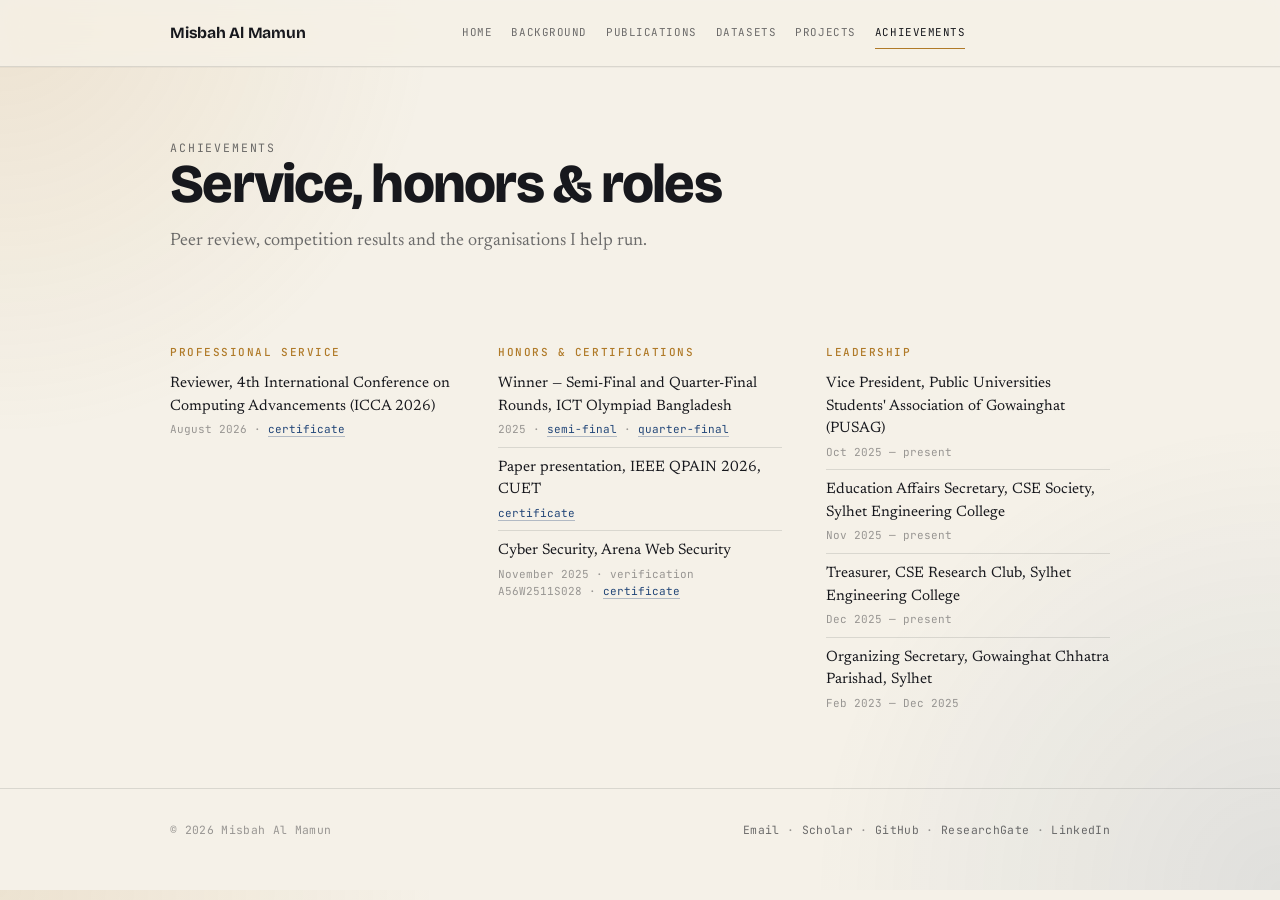
==== achievements.html @ a67a8756 "Initial portfolio website" ====
<!DOCTYPE html>
<html lang="en">
<head>
<meta charset="utf-8">
<meta name="viewport" content="width=device-width, initial-scale=1">
<title>Achievements — Misbah Al Mamun</title>
<meta name="description" content="Professional service, honors, certifications and leadership roles of Misbah Al Mamun.">
<meta name="author" content="Misbah Al Mamun">
<link rel="canonical" href="https://misbahsec.github.io/achievements.html">
<meta property="og:type" content="website">
<meta property="og:title" content="Achievements — Misbah Al Mamun">
<meta property="og:description" content="Professional service, honors, certifications and leadership roles of Misbah Al Mamun.">
<meta property="og:url" content="https://misbahsec.github.io/achievements.html">
<meta property="og:image" content="https://misbahsec.github.io/images/profile.jpg">
<meta name="twitter:card" content="summary">
<link rel="preconnect" href="https://fonts.googleapis.com">
<link rel="preconnect" href="https://fonts.gstatic.com" crossorigin>
<link href="https://fonts.googleapis.com/css2?family=Bricolage+Grotesque:opsz,wght@12..96,500;12..96,600;12..96,700;12..96,800&family=Newsreader:ital,opsz,wght@0,6..72,400;0,6..72,500;1,6..72,400&family=JetBrains+Mono:wght@400;500;700&display=swap" rel="stylesheet">
<link rel="stylesheet" href="assets/style.css">
</head>
<body>

<header class="topbar">
  <div class="wrap">
    <a class="brand" href="index.html">Misbah Al Mamun</a>
    <nav class="navlinks" aria-label="Sections">
      <a href="index.html">Home</a>
      <a href="background.html">Background</a>
      <a href="publications.html">Publications</a>
      <a href="datasets.html">Datasets</a>
      <a href="projects.html">Projects</a>
      <a href="achievements.html" aria-current="page">Achievements</a>
    </nav>
  </div>
</header>

<main>
  <div class="pagehead">
    <div class="wrap">
      <p class="eyebrow">Achievements</p>
      <h1>Service, honors &amp; roles</h1>
      <p>Peer review, competition results and the organisations I help run.</p>
    </div>
  </div>

  <section class="first reveal">
    <div class="wrap">
      <div class="cols">

        <div>
          <h4>Professional service</h4>
          <ul>
            <li>Reviewer, 4th International Conference on Computing Advancements (ICCA 2026)
              <span class="when">August 2026 &middot;
                <a href="https://drive.google.com/file/d/18kYnWTKPYhe0pXeszUo2e1H0MyYzdlsm/view?usp=drive_link">certificate</a></span></li>
          </ul>
        </div>

        <div>
          <h4>Honors &amp; certifications</h4>
          <ul>
            <li>Winner &mdash; Semi-Final and Quarter-Final Rounds, ICT Olympiad Bangladesh
              <span class="when">2025 &middot;
                <a href="https://drive.google.com/file/d/1KS5OsLrP57G_vas1HYQYd1FlsfXOJY7v/view?usp=drive_link">semi-final</a> &middot;
                <a href="https://drive.google.com/file/d/1eYOHJfPc5d5Vd7A1_fLeFA9n9Ox1JdMB/view?usp=drive_link">quarter-final</a></span></li>
            <li>Paper presentation, IEEE QPAIN 2026, CUET
              <span class="when"><a href="https://drive.google.com/file/d/1atZ7URYq2iy330bjQUn-WuviNRge0oAf/view?usp=drive_link">certificate</a></span></li>
            <li>Cyber Security, Arena Web Security
              <span class="when">November 2025 &middot; verification A56W2511S028 &middot;
                <a href="https://drive.google.com/file/d/1a6om42IzWOMDg3SZA-sZ0rPcabFBTV53/view?usp=drive_link">certificate</a></span></li>
          </ul>
        </div>

        <div>
          <h4>Leadership</h4>
          <ul>
            <li>Vice President, Public Universities Students' Association of Gowainghat (PUSAG)<span class="when">Oct 2025 &mdash; present</span></li>
            <li>Education Affairs Secretary, CSE Society, Sylhet Engineering College<span class="when">Nov 2025 &mdash; present</span></li>
            <li>Treasurer, CSE Research Club, Sylhet Engineering College<span class="when">Dec 2025 &mdash; present</span></li>
            <li>Organizing Secretary, Gowainghat Chhatra Parishad, Sylhet<span class="when">Feb 2023 &mdash; Dec 2025</span></li>
          </ul>
        </div>

      </div>
    </div>
  </section>

</main>

<footer>
  <div class="wrap foot">
    <span>&copy; <span id="yr">2026</span> Misbah Al Mamun</span>
    <span>
      <a href="mailto:misbah.am@sec.ac.bd">Email</a> &middot;
      <a href="https://scholar.google.com/citations?user=eebOW48AAAAJ&amp;hl=en">Scholar</a> &middot;
      <a href="https://github.com/misbahsec">GitHub</a> &middot;
      <a href="https://www.researchgate.net/profile/Misbah-Al-Mamun">ResearchGate</a> &middot;
      <a href="https://www.linkedin.com/in/misabi/">LinkedIn</a>
    </span>
  </div>
</footer>

<script src="assets/site.js"></script>
</body>
</html>
---- assets/style.css ----
/* ============================================================
   Misbah Al Mamun — shared stylesheet
   paper  #EFECE4  warm bone ground
   ink    #1A1A18  primary text
   indigo #24406B  structural accent — rules, links, pitch contour
   brass  #B0802A  swara markers, dataset figures, eyebrows
   moss   #4A5D4E  "under review" status
   ============================================================ */
:root{
  --paper:#F5F1E8;
  --paper-2:#EAE3D4;
  --paper-3:#fffdf9;
  --ink:#17181D;
  --ink-80:rgba(23,24,29,.84);
  --ink-60:rgba(23,24,29,.62);
  --ink-40:rgba(23,24,29,.42);
  --ink-20:rgba(23,24,29,.18);
  --rule:rgba(23,24,29,.12);
  --indigo:#224678;
  --indigo-soft:#e9eef8;
  --brass:#B07A28;
  --moss:#46614F;
  --shadow:0 18px 42px rgba(27,32,46,.12);
  --shadow-soft:0 8px 20px rgba(27,32,46,.08);

  --display:"Bricolage Grotesque", ui-sans-serif, system-ui, sans-serif;
  --body:"Newsreader", Georgia, "Times New Roman", serif;
  --mono:"JetBrains Mono", ui-monospace, SFMono-Regular, Menlo, monospace;

  --wrap:1060px;
  --gut:clamp(20px,5vw,60px);
}

body[data-theme="dark"] {
  --paper:#0d121a;
  --paper-2:#101a28;
  --paper-3:#132030;
  --ink:#edf3ff;
  --ink-80:rgba(237,243,255,.9);
  --ink-60:rgba(237,243,255,.72);
  --ink-40:rgba(237,243,255,.52);
  --ink-20:rgba(237,243,255,.18);
  --rule:rgba(167,185,212,.18);
  --indigo:#93b5ff;
  --indigo-soft:rgba(147,181,255,.12);
  --brass:#f6c76d;
  --moss:#a6d4b0;
  --shadow:0 22px 44px rgba(2,6,12,.46);
  --shadow-soft:0 10px 22px rgba(2,6,12,.28);
}

*{box-sizing:border-box}
html{scroll-behavior:smooth}
body{
  margin:0;background:
    radial-gradient(circle at top left, rgba(176,122,40,.12), transparent 28%),
    radial-gradient(circle at bottom right, rgba(34,70,120,.1), transparent 30%),
    var(--paper);
  color:var(--ink);
  font-family:var(--body);
  font-size:clamp(16px,1.02vw + 13px,18px);
  line-height:1.62;
  -webkit-font-smoothing:antialiased;text-rendering:optimizeLegibility;
  transition:background .28s ease,color .28s ease;
}
a{color:var(--indigo);text-decoration:none;border-bottom:1px solid rgba(34,70,120,.32);
  transition:border-color .18s ease,color .18s ease,transform .18s ease,box-shadow .18s ease}
a:hover{border-bottom-color:var(--indigo);transform:translateY(-1px)}
a:focus-visible,button:focus-visible{outline:2px solid var(--indigo);outline-offset:3px;border-radius:2px}
::selection{background:rgba(176,122,40,.28)}
img{max-width:100%;display:block}

.wrap{max-width:var(--wrap);margin:0 auto;padding:0 var(--gut)}

/* ---------------- top bar ---------------- */
.topbar{position:sticky;top:0;z-index:50;background:rgba(245,241,232,.82);
  backdrop-filter:saturate(180%) blur(14px);border-bottom:1px solid var(--rule);box-shadow:0 1px 0 rgba(17,18,22,.03)}
body[data-theme="dark"] .topbar{background:rgba(13,18,26,.76)}
.topbar .wrap{display:flex;align-items:center;justify-content:space-between;gap:12px;min-height:66px;flex-wrap:wrap}
.brand{font-family:var(--display);font-weight:700;letter-spacing:-.015em;font-size:.98rem;border:0;white-space:nowrap;color:var(--ink);transition:color .18s ease,transform .18s ease}
.brand:hover{color:var(--indigo);transform:translateY(-1px)}
.navlinks{display:flex;gap:clamp(8px,1.5vw,20px);align-items:center;flex-wrap:wrap;padding:8px 0;flex:1 1 auto;justify-content:center}
.navlinks a{font-family:var(--mono);font-size:.68rem;letter-spacing:.05em;text-transform:uppercase;
  color:var(--ink-60);border:0;padding:6px 0;border-bottom:1.5px solid transparent;position:relative;white-space:nowrap}
.navlinks a::after{content:"";position:absolute;left:0;bottom:-2px;width:100%;height:1.5px;background:var(--brass);transform:scaleX(0);transform-origin:left;transition:transform .2s ease}
.navlinks a:hover{color:var(--ink)}
.navlinks a:hover::after,.navlinks a[aria-current="page"]::after{transform:scaleX(1)}
.navlinks a[aria-current="page"]{color:var(--ink);border-bottom-color:transparent}
.theme-toggle{appearance:none;border:1px solid var(--rule);background:var(--paper-3);color:var(--ink);width:40px;height:40px;border-radius:50%;cursor:pointer;box-shadow:var(--shadow-soft);transition:all .2s ease;display:grid;place-items:center;padding:0;flex-shrink:0}
.theme-toggle svg{width:18px;height:18px;display:block}
.theme-toggle:hover{transform:translateY(-1px);box-shadow:0 10px 22px rgba(34,70,120,.12);border-color:rgba(34,70,120,.28)}
body[data-theme="dark"] .theme-toggle{background:var(--paper-2)}
@media (max-width:760px){
  .topbar .wrap{padding:10px 0 12px;align-items:flex-start}
  .brand{font-size:.94rem}
  .navlinks{order:3;width:100%;justify-content:flex-start;gap:8px 12px;padding:0}
  .navlinks a{font-size:.62rem;letter-spacing:.04em}
  .theme-toggle{margin-left:auto}
}

/* ---------------- page head ---------------- */
.pagehead{padding:clamp(38px,6vw,72px) 0 clamp(20px,3vw,30px)}
.eyebrow{font-family:var(--mono);font-size:.72rem;letter-spacing:.16em;text-transform:uppercase;
  color:var(--brass);margin:0 0 14px}
h1{font-family:var(--display);font-weight:800;letter-spacing:-.032em;line-height:.98;
  font-size:clamp(2.1rem,5.4vw,3.4rem);margin:0 0 16px}
.pagehead p{max-width:66ch;margin:0;color:var(--ink-60)}

/* ---------------- home hero ---------------- */
.hero{padding:clamp(40px,7vw,88px) 0 clamp(26px,3vw,38px)}
.herogrid{display:grid;grid-template-columns:minmax(0,1fr) 220px;gap:clamp(26px,4vw,52px);align-items:center}
@media (max-width:760px){.herogrid{grid-template-columns:1fr}.portrait{max-width:180px}}
.hero h1{font-size:clamp(2.7rem,7.8vw,5rem);line-height:.9;margin-bottom:14px;letter-spacing:-.055em}
.tagline{font-family:var(--mono);font-size:.79rem;letter-spacing:.02em;color:var(--ink-60);
  margin:0 0 22px;line-height:1.9}
.tagline span{white-space:nowrap}
.tagline i{font-style:normal;color:var(--ink-40);padding:0 6px}
.lede{font-size:clamp(1.04rem,1.4vw,1.26rem);max-width:58ch;margin:0 0 26px;color:var(--ink-80)}
.lede em{font-style:italic;color:var(--indigo);font-weight:600}

.portrait{position:relative;aspect-ratio:1/1.12;background:linear-gradient(180deg,var(--paper-2),var(--paper-3));
  border:1px solid var(--rule);overflow:hidden;border-radius:20px;box-shadow:var(--shadow);isolation:isolate}
.portrait::before{content:"";position:absolute;inset:0;background:linear-gradient(135deg,rgba(34,70,120,.18),transparent 45%,rgba(176,122,40,.12));z-index:1;pointer-events:none}
.portrait img{width:100%;height:100%;object-fit:cover;filter:saturate(1.02) contrast(1.02)}
.monogram{position:absolute;inset:0;display:grid;place-items:center;font-family:var(--display);
  font-weight:800;font-size:3.2rem;letter-spacing:-.04em;color:var(--ink-40);z-index:0}

/* ---------------- chips ---------------- */
.chips{display:flex;flex-wrap:wrap;gap:10px}
.chip{font-family:var(--mono);font-size:.73rem;padding:9px 12px;border:1px solid var(--rule);
  border-radius:999px;color:var(--ink);background:rgba(255,255,255,.18);box-shadow:var(--shadow-soft);
  transition:transform .18s ease,box-shadow .18s ease,background .18s ease,border-color .18s ease,color .18s ease;display:inline-flex;align-items:center;gap:8px;line-height:1}
.chip:hover{background:var(--ink);color:var(--paper);border-color:var(--ink);transform:translateY(-2px);box-shadow:0 12px 24px rgba(15,22,34,.16)}
.chip.solid{background:linear-gradient(135deg,var(--indigo),#355f98);color:#fff;border-color:transparent}
.chip.solid:hover{background:linear-gradient(135deg,#1a3765,#203f6a);border-color:transparent}
.chip svg{width:15px;height:15px;display:block;flex-shrink:0}
@media (max-width:760px){
  .chips{gap:8px}
  .chip{padding:9px 10px}
}

/* ---------------- signature: swara segmentation ---------------- */
.signature{padding:clamp(8px,2vw,20px) 0 clamp(30px,4vw,52px)}
.sigframe{border:1px solid var(--rule);padding:clamp(15px,2.2vw,24px);
  background:linear-gradient(180deg,var(--paper-2),rgba(231,227,216,.3))}
.sighead{display:flex;justify-content:space-between;align-items:baseline;gap:16px;flex-wrap:wrap;
  font-family:var(--mono);font-size:.69rem;letter-spacing:.13em;text-transform:uppercase;
  color:var(--ink-60);margin-bottom:12px}
.sighead b{color:var(--ink);font-weight:500}
.sigsvg{display:block;width:100%;height:auto}
.contour{fill:none;stroke:var(--indigo);stroke-width:2.1;stroke-linecap:round;stroke-linejoin:round;
  stroke-dasharray:5200;stroke-dashoffset:5200;animation:draw 3.4s cubic-bezier(.32,.72,.28,1) .25s forwards}
@keyframes draw{to{stroke-dashoffset:0}}
.bound{stroke:var(--brass);stroke-width:1;stroke-dasharray:3 4;opacity:0;animation:pop .5s ease forwards}
.swlabel{font-family:var(--mono);font-size:11px;fill:var(--ink-60);letter-spacing:.1em;opacity:0;
  animation:pop .5s ease forwards}
.swlabel.on{fill:var(--brass)}
@keyframes pop{to{opacity:1}}
.axis{stroke:var(--rule);stroke-width:1}

/* ---------------- sections ---------------- */
section{padding:clamp(34px,5vw,58px) 0;border-top:1px solid var(--rule)}
section.first{border-top:0}
.sechead{display:flex;align-items:baseline;gap:14px;margin:0 0 24px;flex-wrap:wrap}
.sechead h2{font-family:var(--display);font-weight:700;letter-spacing:-.02em;
  font-size:clamp(1.3rem,2.3vw,1.75rem);margin:0}
.count{font-family:var(--mono);font-size:.71rem;color:var(--ink-40);letter-spacing:.1em}
.prose{max-width:68ch}
.prose p{margin:0 0 14px}
.prose p:last-child{margin-bottom:0}
.interests{border-left:2px solid var(--brass);padding-left:18px;margin-top:20px;max-width:68ch;background:linear-gradient(90deg,rgba(176,122,40,.06),transparent);border-radius:0 8px 8px 0;padding-top:8px;padding-bottom:8px}
.interests strong{font-family:var(--display);font-weight:600}

/* ---------------- item lists ---------------- */
.items{display:flex;flex-direction:column}
.item{padding:20px 0;border-top:1px solid var(--rule);transition:transform .2s ease,background-color .2s ease,border-color .2s ease}
.item:first-child{border-top:0;padding-top:2px}
.item:hover{transform:translateY(-2px);background:linear-gradient(90deg,rgba(34,70,120,.03),transparent);border-color:rgba(34,70,120,.18)}
.item h3{font-family:var(--display);font-weight:600;font-size:1.05rem;line-height:1.35;
  letter-spacing:-.012em;margin:0 0 6px}
.meta{font-family:var(--mono);font-size:.74rem;color:var(--ink-60);margin:0 0 8px;line-height:1.7}
.meta .me{color:var(--ink);font-weight:700}
.desc{margin:0;max-width:74ch}
.links{margin-top:10px;display:flex;flex-wrap:wrap;gap:8px 16px}
.links a{font-family:var(--mono);font-size:.73rem}

.tag{display:inline-block;vertical-align:2px;margin-left:9px;font-family:var(--mono);font-size:.61rem;
  letter-spacing:.1em;text-transform:uppercase;padding:3px 8px;border-radius:3px;
  font-weight:500;white-space:nowrap}
.tag.pub{background:rgba(36,64,107,.12);color:var(--indigo)}
.tag.rev{background:rgba(74,93,78,.14);color:var(--moss)}
.tag.wip{background:rgba(176,128,42,.16);color:#8A6320}

/* ---------------- news feed ---------------- */
.news{display:flex;flex-direction:column}
.newsitem{display:grid;grid-template-columns:118px minmax(0,1fr);gap:20px;
  padding:15px 16px;border-top:1px solid var(--rule);border-radius:12px;transition:transform .2s ease,background-color .2s ease,box-shadow .2s ease}
.newsitem:first-child{border-top:0}
.newsitem:hover{transform:translateX(4px);background:rgba(34,70,120,.03);box-shadow:var(--shadow-soft)}
.newsdate{font-family:var(--mono);font-size:.72rem;letter-spacing:.05em;color:var(--brass);
  padding-top:3px;white-space:nowrap}
.newsbody{margin:0;font-size:.98rem;line-height:1.55}
.newsbody em{color:var(--ink-60)}
@media (max-width:620px){
  .newsitem{grid-template-columns:1fr;gap:3px}
  .newsdate{padding-top:0}
}
.olddated{display:none}
.olddated.show{display:grid}
.morebtn{margin-top:18px;font-family:var(--mono);font-size:.72rem;letter-spacing:.08em;
  text-transform:uppercase;background:none;border:1px solid var(--rule);color:var(--ink-60);
  padding:9px 16px;cursor:pointer;transition:.18s}
.morebtn:hover{border-color:var(--ink);color:var(--ink)}

/* ---------------- datasets ---------------- */
.data{display:grid;grid-template-columns:repeat(auto-fit,minmax(250px,1fr));gap:1px;
  background:var(--rule);border:1px solid var(--rule);border-radius:18px;overflow:hidden}
.card{background:linear-gradient(180deg,var(--paper-3),var(--paper));padding:24px 22px 26px;transition:transform .2s ease,box-shadow .2s ease,background .2s ease}
.card:hover{transform:translateY(-4px);box-shadow:var(--shadow-soft)}
.figure{font-family:var(--display);font-weight:800;font-size:clamp(2rem,4.2vw,2.8rem);line-height:1;
  letter-spacing:-.035em;color:var(--brass);margin:0 0 4px}
.figure small{color:var(--ink-40);font-size:.5em;font-weight:500}
.figlabel{font-family:var(--mono);font-size:.67rem;letter-spacing:.13em;text-transform:uppercase;
  color:var(--ink-40);margin:0 0 14px}
.card h3{font-family:var(--display);font-weight:600;font-size:1rem;margin:0 0 7px}
.card p{margin:0;font-size:.94rem;color:var(--ink-60)}

/* ---------------- skills / columns ---------------- */
.skills,.cols{display:grid;grid-template-columns:repeat(auto-fit,minmax(270px,1fr));gap:24px 44px}
.skillrow h4,.cols h4{font-family:var(--mono);font-size:.69rem;letter-spacing:.14em;
  text-transform:uppercase;color:var(--brass);margin:0 0 11px;font-weight:500}
.tokens{display:flex;flex-wrap:wrap;gap:6px}
.token{font-family:var(--mono);font-size:.74rem;padding:4px 9px;border:1px solid var(--rule);
  background:var(--paper-2)}
.cols ul{margin:0;padding:0;list-style:none}
.cols li{padding:9px 0;border-top:1px solid var(--rule);font-size:.94rem;line-height:1.5}
.cols li:first-child{border-top:0;padding-top:0}
.when{display:block;font-family:var(--mono);font-size:.69rem;color:var(--ink-40);margin-top:3px}

/* ---------------- education ---------------- */
.eduhead{display:flex;justify-content:space-between;align-items:baseline;gap:16px;flex-wrap:wrap;
  margin-bottom:8px}
.eduhead h3{font-family:var(--display);font-weight:700;font-size:1.12rem;margin:0}
.grades{font-family:var(--mono);font-size:.77rem;color:var(--ink-60)}
.thesis{border-left:2px solid var(--brass);padding-left:18px;max-width:78ch;margin-top:18px}
.thesis .t{font-style:italic}

footer{border-top:1px solid var(--rule);padding:32px 0 50px;margin-top:10px}
.foot{display:flex;justify-content:space-between;gap:16px;flex-wrap:wrap;
  font-family:var(--mono);font-size:.71rem;color:var(--ink-40);letter-spacing:.03em;align-items:center}
.foot a{color:var(--ink-60);border:0}
.foot a:hover{color:var(--ink)}
.social-strip{display:flex;align-items:center;justify-content:flex-end;flex-wrap:wrap;gap:8px}
.social-strip a{display:inline-flex;align-items:center;justify-content:center;width:32px;height:32px;border-radius:50%;background:var(--paper-2);border:1px solid var(--rule);color:var(--ink);transition:transform .2s ease,box-shadow .2s ease,border-color .2s ease;background-image:linear-gradient(180deg,rgba(255,255,255,.15),transparent)}
.social-strip a:hover{transform:translateY(-2px);box-shadow:var(--shadow-soft);border-color:rgba(34,70,120,.3)}
.social-strip svg{width:15px;height:15px;display:block}
@media (max-width:620px){
  .foot{flex-direction:column;align-items:flex-start}
  .social-strip{justify-content:flex-start}
}

/* ---------------- reveal ---------------- */
.reveal{opacity:0;transform:translateY(14px);
  transition:opacity .6s ease,transform .6s cubic-bezier(.22,.68,.3,1)}
.reveal.in{opacity:1;transform:none}

@media (prefers-reduced-motion:reduce){
  html{scroll-behavior:auto}
  .contour{animation:none;stroke-dashoffset:0}
  .bound,.swlabel{animation:none;opacity:1}
  .reveal{opacity:1 !important;transform:none !important;transition:none}
}
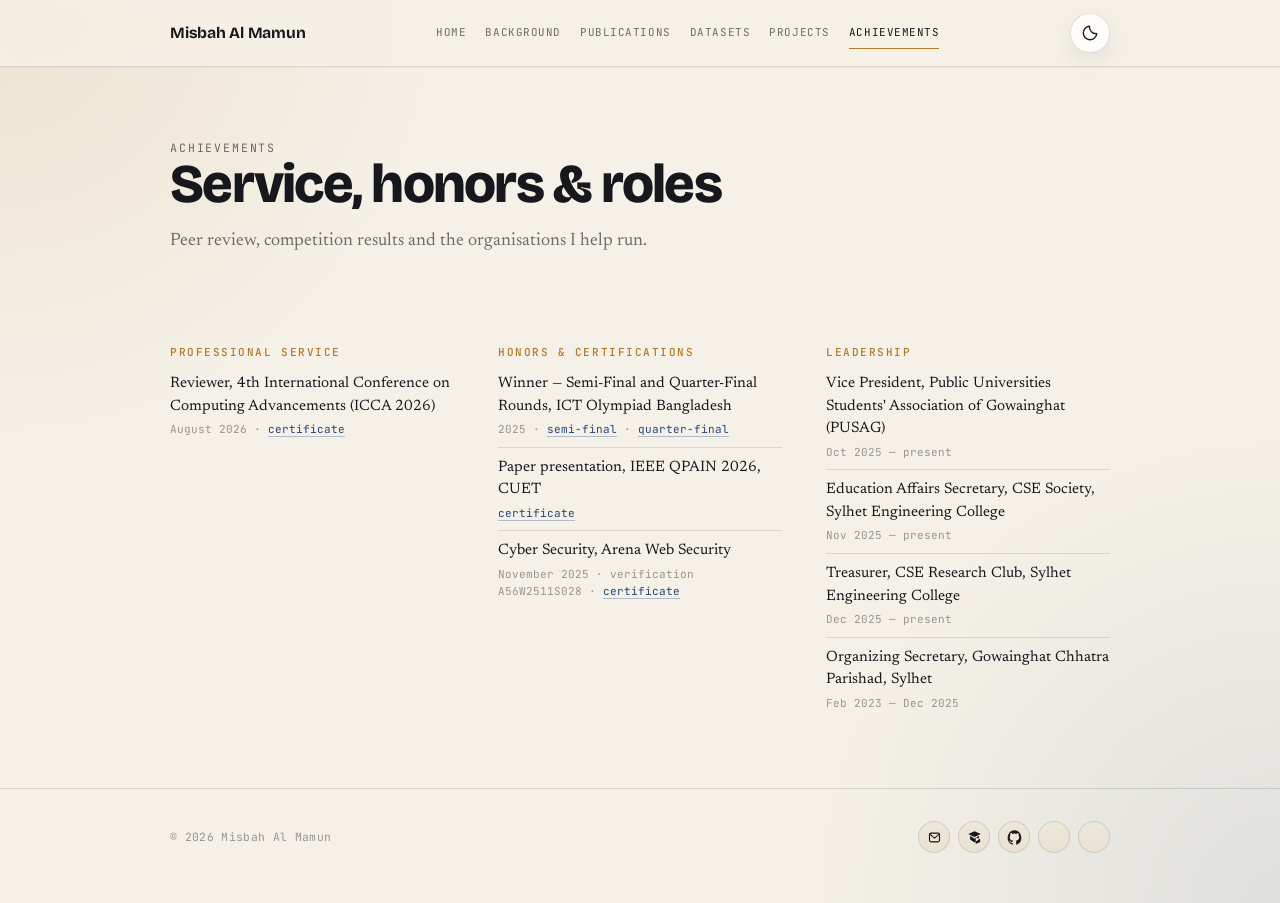
==== commit 7517b1e6: "Use authentic ResearchGate and LinkedIn icons" ====
--- a/achievements.html
+++ b/achievements.html
@@ -31,6 +31,7 @@
       <a href="projects.html">Projects</a>
       <a href="achievements.html" aria-current="page">Achievements</a>
     </nav>
+    <button class="theme-toggle" type="button" aria-label="Toggle light and dark theme" title="Toggle light and dark theme"></button>
   </div>
 </header>
 
@@ -90,12 +91,22 @@
 <footer>
   <div class="wrap foot">
     <span>&copy; <span id="yr">2026</span> Misbah Al Mamun</span>
-    <span>
-      <a href="mailto:misbah.am@sec.ac.bd">Email</a> &middot;
-      <a href="https://scholar.google.com/citations?user=eebOW48AAAAJ&amp;hl=en">Scholar</a> &middot;
-      <a href="https://github.com/misbahsec">GitHub</a> &middot;
-      <a href="https://www.researchgate.net/profile/Misbah-Al-Mamun">ResearchGate</a> &middot;
-      <a href="https://www.linkedin.com/in/misabi/">LinkedIn</a>
+    <span class="social-strip" aria-label="Social media links">
+      <a href="mailto:misbah.am@sec.ac.bd" aria-label="Email">
+        <svg viewBox="0 0 24 24" aria-hidden="true" fill="none" stroke="currentColor" stroke-width="1.8" stroke-linecap="round" stroke-linejoin="round"><path d="M4 7.5A2.5 2.5 0 0 1 6.5 5h11A2.5 2.5 0 0 1 20 7.5v9A2.5 2.5 0 0 1 17.5 19h-11A2.5 2.5 0 0 1 4 16.5v-9Z"/><path d="m5 7 7 6 7-6"/></svg>
+      </a>
+      <a href="https://scholar.google.com/citations?user=eebOW48AAAAJ&amp;hl=en" aria-label="Google Scholar">
+        <svg viewBox="0 0 24 24" aria-hidden="true" fill="currentColor"><path d="M12 2 2 6.5l10 4.5 10-4.5L12 2Zm-7 7.2v5.8L12 20l7-5V9.2L12 14 5 9.2Zm9 8.7v-6.3l7 3.1v4.4l-7 3.1Z"/></svg>
+      </a>
+      <a href="https://github.com/misbahsec" aria-label="GitHub">
+        <svg viewBox="0 0 24 24" aria-hidden="true" fill="currentColor"><path d="M12 .5A12 12 0 0 0 8.2 23.4c.6.1.8-.3.8-.6v-2.1c-3.3.7-4-1.5-4-1.5-.5-1.3-1.3-1.7-1.3-1.7-1.1-.8.1-.8.1-.8 1.2.1 1.8 1.2 1.8 1.2 1.1 1.8 2.8 1.3 3.4.9.1-.8.4-1.3.8-1.6-2.7-.3-5.5-1.3-5.5-5.9 0-1.3.5-2.4 1.2-3.2-.1-.3-.5-1.5.1-3.1 0 0 1-.3 3.3 1.2a11.5 11.5 0 0 1 6 0c2.3-1.5 3.3-1.2 3.3-1.2.6 1.6.2 2.8.1 3.1.8.8 1.2 1.9 1.2 3.2 0 4.6-2.8 5.6-5.5 5.9.4.4.7 1.1.7 2.3v3.4c0 .3.2.7.8.6A12 12 0 0 0 12 .5Z"/></svg>
+      </a>
+      <a href="https://www.researchgate.net/profile/Misbah-Al-Mamun" aria-label="ResearchGate">
+        <img src="https://cdn.simpleicons.org/researchgate" alt="" aria-hidden="true">
+      </a>
+      <a href="https://www.linkedin.com/in/misabi/" aria-label="LinkedIn">
+        <img src="https://cdn.jsdelivr.net/npm/simple-icons@latest/icons/linkedin.svg" alt="" aria-hidden="true">
+      </a>
     </span>
   </div>
 </footer>
--- a/assets/style.css
+++ b/assets/style.css
@@ -134,6 +134,7 @@
 .chip.solid{background:linear-gradient(135deg,var(--indigo),#355f98);color:#fff;border-color:transparent}
 .chip.solid:hover{background:linear-gradient(135deg,#1a3765,#203f6a);border-color:transparent}
 .chip svg{width:15px;height:15px;display:block;flex-shrink:0}
+.chip img{width:15px;height:15px;display:block;flex-shrink:0}
 @media (max-width:760px){
   .chips{gap:8px}
   .chip{padding:9px 10px}
@@ -254,6 +255,8 @@
 .social-strip a{display:inline-flex;align-items:center;justify-content:center;width:32px;height:32px;border-radius:50%;background:var(--paper-2);border:1px solid var(--rule);color:var(--ink);transition:transform .2s ease,box-shadow .2s ease,border-color .2s ease;background-image:linear-gradient(180deg,rgba(255,255,255,.15),transparent)}
 .social-strip a:hover{transform:translateY(-2px);box-shadow:var(--shadow-soft);border-color:rgba(34,70,120,.3)}
 .social-strip svg{width:15px;height:15px;display:block}
+.social-strip img{width:15px;height:15px;display:block}
+body[data-theme="dark"] .chip img,body[data-theme="dark"] .social-strip img{filter:invert(1)}
 @media (max-width:620px){
   .foot{flex-direction:column;align-items:flex-start}
   .social-strip{justify-content:flex-start}
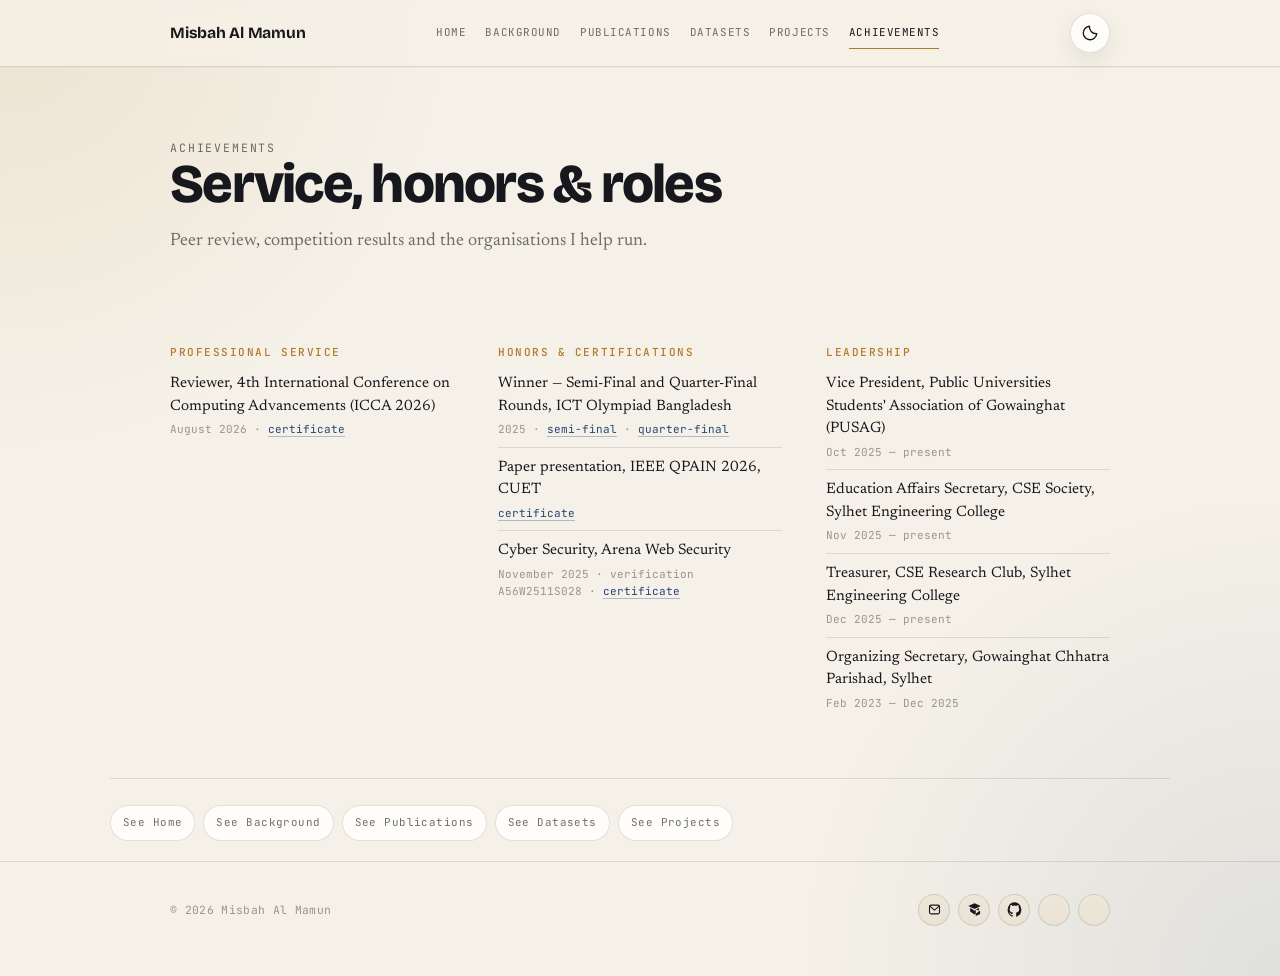
==== commit b79a3393: "Add footer page navigation" ====
--- a/achievements.html
+++ b/achievements.html
@@ -31,7 +31,12 @@
       <a href="projects.html">Projects</a>
       <a href="achievements.html" aria-current="page">Achievements</a>
     </nav>
-    <button class="theme-toggle" type="button" aria-label="Toggle light and dark theme" title="Toggle light and dark theme"></button>
+    <div class="header-actions">
+      <button class="menu-toggle" type="button" aria-label="Open navigation menu" aria-expanded="false" title="Open navigation menu">
+        <span></span><span></span><span></span>
+      </button>
+      <button class="theme-toggle" type="button" aria-label="Toggle light and dark theme" title="Toggle light and dark theme"></button>
+    </div>
   </div>
 </header>
 
@@ -88,6 +93,16 @@
 
 </main>
 
+<div class="wrap page-links">
+  <nav aria-label="Explore other pages">
+    <a href="index.html">See Home</a>
+    <a href="background.html">See Background</a>
+    <a href="publications.html">See Publications</a>
+    <a href="datasets.html">See Datasets</a>
+    <a href="projects.html">See Projects</a>
+  </nav>
+</div>
+
 <footer>
   <div class="wrap foot">
     <span>&copy; <span id="yr">2026</span> Misbah Al Mamun</span>
--- a/assets/style.css
+++ b/assets/style.css
@@ -90,12 +90,59 @@
 .theme-toggle svg{width:18px;height:18px;display:block}
 .theme-toggle:hover{transform:translateY(-1px);box-shadow:0 10px 22px rgba(34,70,120,.12);border-color:rgba(34,70,120,.28)}
 body[data-theme="dark"] .theme-toggle{background:var(--paper-2)}
+.header-actions{display:flex;align-items:center;gap:10px}
+.menu-toggle{display:none;appearance:none;border:1px solid var(--rule);background:var(--paper-3);color:var(--ink);width:40px;height:40px;border-radius:50%;cursor:pointer;box-shadow:var(--shadow-soft);padding:0;position:relative;transition:all .2s ease}
+.menu-toggle span{position:absolute;left:12px;right:12px;height:2px;border-radius:999px;background:currentColor;transition:transform .2s ease,opacity .2s ease,top .2s ease}
+.menu-toggle span:nth-child(1){top:14px}
+.menu-toggle span:nth-child(2){top:19px}
+.menu-toggle span:nth-child(3){top:24px}
+.menu-toggle[aria-expanded="true"] span:nth-child(1){top:19px;transform:rotate(45deg)}
+.menu-toggle[aria-expanded="true"] span:nth-child(2){opacity:0}
+.menu-toggle[aria-expanded="true"] span:nth-child(3){top:19px;transform:rotate(-45deg)}
 @media (max-width:760px){
-  .topbar .wrap{padding:10px 0 12px;align-items:flex-start}
-  .brand{font-size:.94rem}
-  .navlinks{order:3;width:100%;justify-content:flex-start;gap:8px 12px;padding:0}
-  .navlinks a{font-size:.62rem;letter-spacing:.04em}
-  .theme-toggle{margin-left:auto}
+  .topbar .wrap{position:relative;padding:10px 16px 12px;display:flex;align-items:center;justify-content:space-between;gap:10px;flex-wrap:nowrap}
+  .brand{font-size:.94rem;white-space:nowrap}
+  .navlinks{display:none;position:absolute;top:calc(100% + 8px);right:16px;left:auto;width:min(210px, calc(100vw - 32px));padding:8px 10px;background:rgba(245,241,232,.96);border:1px solid var(--rule);border-radius:12px;box-shadow:var(--shadow-soft);z-index:60}
+  body[data-theme="dark"] .navlinks{background:rgba(13,18,26,.96)}
+  .navlinks.open{display:flex;flex-direction:column;align-items:stretch;justify-content:flex-start;gap:0}
+  .navlinks a{font-size:.56rem;letter-spacing:.06em;padding:9px 8px;white-space:normal;line-height:1.3;display:block;width:100%;border-bottom:1px solid var(--rule);border-radius:6px}
+  .navlinks a:last-child{border-bottom:none}
+  .navlinks a:hover{background:rgba(34,70,120,.05)}
+  .header-actions{display:flex;align-items:center;gap:10px;margin-left:auto}
+  .menu-toggle{display:block}
+  .theme-toggle{margin-left:0}
+  .hero h1{font-size:clamp(2.25rem,14vw,4.1rem)}
+  .tagline{font-size:.72rem;line-height:1.7}
+  .tagline span{white-space:normal;display:inline-block}
+  .tagline i{display:none}
+  .lede{font-size:1rem}
+  .portrait{max-width:180px;margin:0 auto}
+  .chips{gap:8px}
+  .chip{padding:8px 10px}
+}
+
+@media (max-width:900px) and (orientation: landscape){
+  .topbar .wrap{padding-top:10px;padding-bottom:12px}
+  .navlinks a{font-size:.58rem}
+}
+
+@media (max-width:480px){
+  :root{--gut:16px}
+  .wrap{padding:0 var(--gut)}
+  .topbar .wrap{padding-top:12px;padding-bottom:10px}
+  .brand{font-size:.88rem}
+  .navlinks a{font-size:.54rem}
+  .hero{padding-top:22px}
+  .herogrid{gap:18px}
+  .hero h1{font-size:clamp(2.2rem,18vw,3.25rem);line-height:.94;letter-spacing:-.04em}
+  .tagline{font-size:.68rem;letter-spacing:0}
+  .tagline span{display:block}
+  .lede{font-size:.96rem;line-height:1.55}
+  .chips{display:grid;grid-template-columns:repeat(2,minmax(0,1fr));gap:8px}
+  .chip{justify-content:center;width:100%}
+  .portrait{max-width:150px}
+  .sighead{font-size:.62rem;letter-spacing:.08em}
+  .newsitem{padding:12px 10px}
 }
 
 /* ---------------- page head ---------------- */
@@ -124,6 +171,14 @@
 .portrait img{width:100%;height:100%;object-fit:cover;filter:saturate(1.02) contrast(1.02)}
 .monogram{position:absolute;inset:0;display:grid;place-items:center;font-family:var(--display);
   font-weight:800;font-size:3.2rem;letter-spacing:-.04em;color:var(--ink-40);z-index:0}
+@media (max-width:760px){
+  .herogrid{position:relative}
+  .portrait{position:absolute;top:48px;right:0;width:112px;max-width:none;aspect-ratio:1;border-radius:14px}
+  .hero h1{max-width:calc(100% - 126px);padding-right:0}
+}
+@media (max-width:480px){
+  .portrait{top:46px;width:96px}
+}
 
 /* ---------------- chips ---------------- */
 .chips{display:flex;flex-wrap:wrap;gap:10px}
@@ -247,6 +302,10 @@
 .thesis .t{font-style:italic}
 
 footer{border-top:1px solid var(--rule);padding:32px 0 50px;margin-top:10px}
+.page-links{padding:26px 0 10px;border-top:1px solid var(--rule)}
+.page-links nav{display:flex;flex-wrap:wrap;gap:8px;align-items:center}
+.page-links a{font-family:var(--mono);font-size:.68rem;letter-spacing:.04em;color:var(--ink-60);border:1px solid var(--rule);border-radius:999px;padding:8px 12px;background:var(--paper-3);transition:transform .18s ease,background .18s ease,color .18s ease,border-color .18s ease}
+.page-links a:hover{color:var(--paper);background:var(--indigo);border-color:var(--indigo);transform:translateY(-1px)}
 .foot{display:flex;justify-content:space-between;gap:16px;flex-wrap:wrap;
   font-family:var(--mono);font-size:.71rem;color:var(--ink-40);letter-spacing:.03em;align-items:center}
 .foot a{color:var(--ink-60);border:0}
@@ -258,6 +317,9 @@
 .social-strip img{width:15px;height:15px;display:block}
 body[data-theme="dark"] .chip img,body[data-theme="dark"] .social-strip img{filter:invert(1)}
 @media (max-width:620px){
+  .page-links{padding-top:22px}
+  .page-links nav{gap:6px}
+  .page-links a{font-size:.62rem;padding:7px 10px}
   .foot{flex-direction:column;align-items:flex-start}
   .social-strip{justify-content:flex-start}
 }
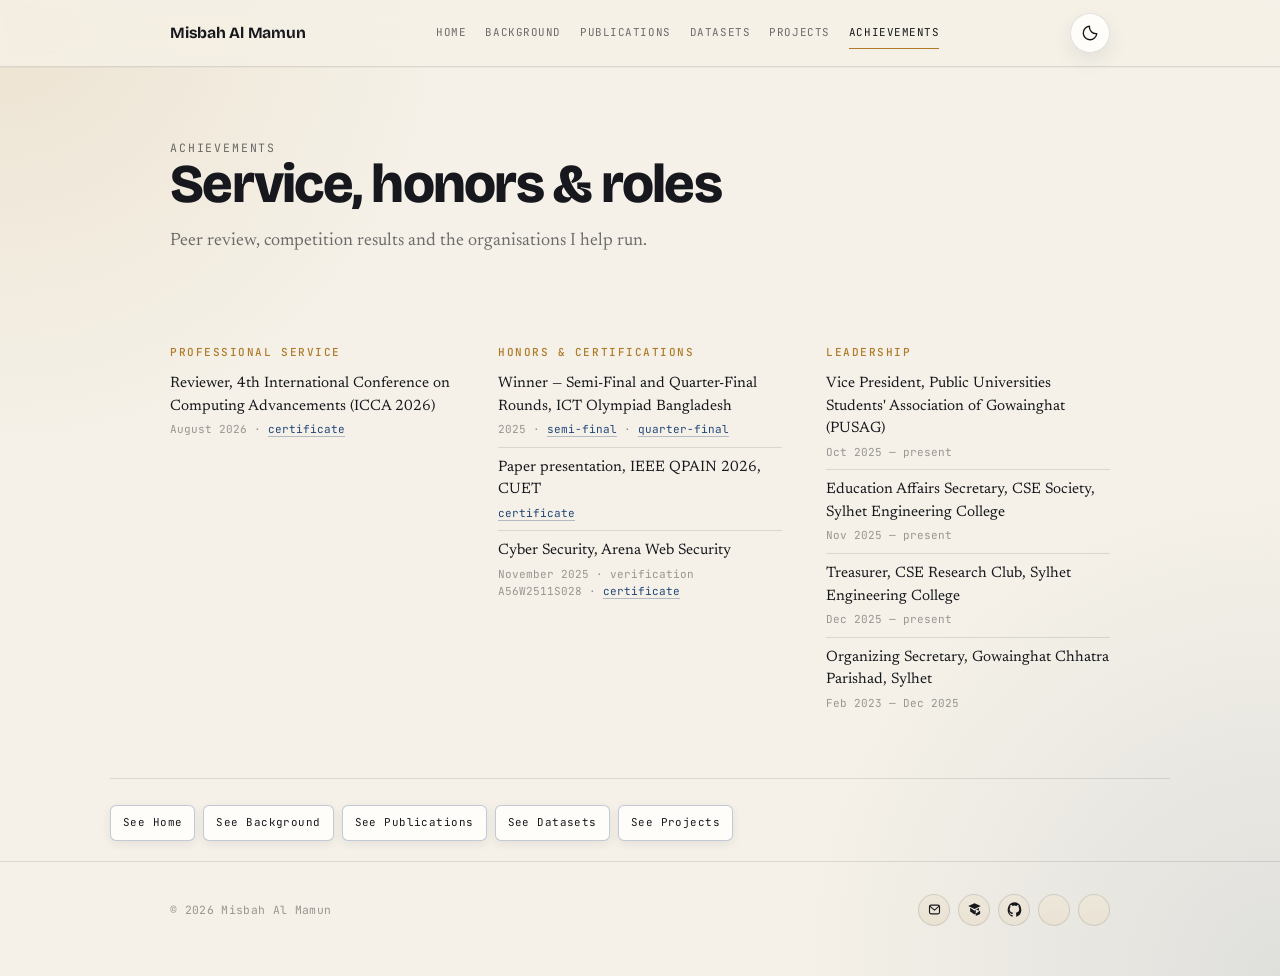
==== commit cc957269: "Style footer links as buttons" ====
--- a/achievements.html
+++ b/achievements.html
@@ -16,7 +16,7 @@
 <link rel="preconnect" href="https://fonts.googleapis.com">
 <link rel="preconnect" href="https://fonts.gstatic.com" crossorigin>
 <link href="https://fonts.googleapis.com/css2?family=Bricolage+Grotesque:opsz,wght@12..96,500;12..96,600;12..96,700;12..96,800&family=Newsreader:ital,opsz,wght@0,6..72,400;0,6..72,500;1,6..72,400&family=JetBrains+Mono:wght@400;500;700&display=swap" rel="stylesheet">
-<link rel="stylesheet" href="assets/style.css">
+<link rel="stylesheet" href="assets/style.css?v=20260908">
 </head>
 <body>
 
--- a/assets/style.css
+++ b/assets/style.css
@@ -304,7 +304,7 @@
 footer{border-top:1px solid var(--rule);padding:32px 0 50px;margin-top:10px}
 .page-links{padding:26px 0 10px;border-top:1px solid var(--rule)}
 .page-links nav{display:flex;flex-wrap:wrap;gap:8px;align-items:center}
-.page-links a{font-family:var(--mono);font-size:.68rem;letter-spacing:.04em;color:var(--ink-60);border:1px solid var(--rule);border-radius:999px;padding:8px 12px;background:var(--paper-3);transition:transform .18s ease,background .18s ease,color .18s ease,border-color .18s ease}
+.page-links a{display:inline-flex;align-items:center;font-family:var(--mono);font-size:.68rem;letter-spacing:.04em;color:var(--ink);border:1px solid rgba(34,70,120,.28);border-radius:6px;padding:8px 12px;background:var(--paper-3);box-shadow:0 3px 10px rgba(27,32,46,.08);transition:transform .18s ease,background .18s ease,color .18s ease,border-color .18s ease,box-shadow .18s ease}
 .page-links a:hover{color:var(--paper);background:var(--indigo);border-color:var(--indigo);transform:translateY(-1px)}
 .foot{display:flex;justify-content:space-between;gap:16px;flex-wrap:wrap;
   font-family:var(--mono);font-size:.71rem;color:var(--ink-40);letter-spacing:.03em;align-items:center}
